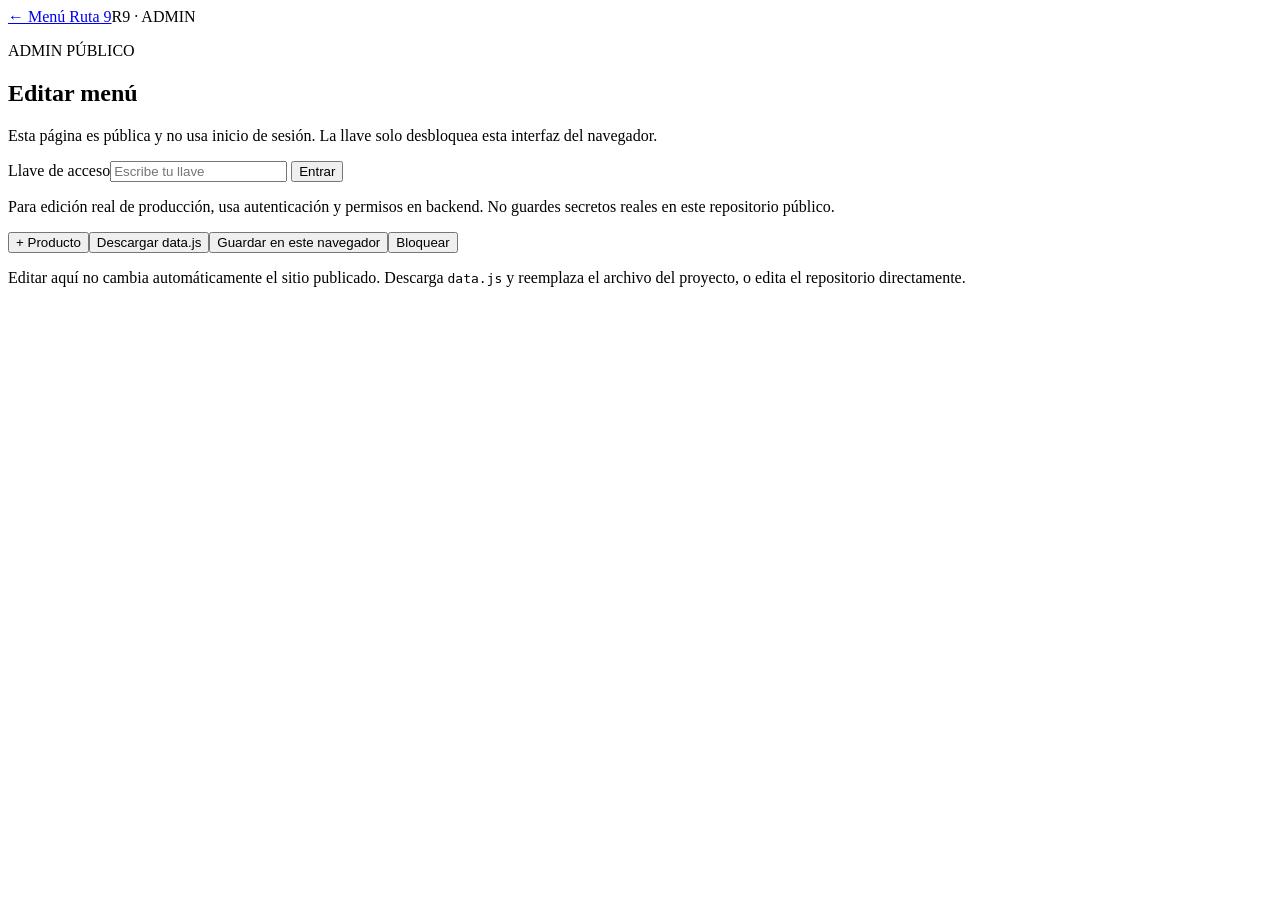
==== admin/index.html @ c549b61e "Ruta9: añadir admin/index.html" ====
<!doctype html>
<html lang="es">
<head>
  <meta charset="utf-8" />
  <meta name="viewport" content="width=device-width, initial-scale=1" />
  <title>Ruta 9 · Admin público</title>
  <link rel="stylesheet" href="admin.css" />
</head>
<body>
  <main class="shell">
    <header><a href="../">← Menú Ruta 9</a><span>R9 · ADMIN</span></header>
    <section id="gate" class="panel">
      <p class="eyebrow">ADMIN PÚBLICO</p>
      <h1>Editar menú</h1>
      <p>Esta página es pública y no usa inicio de sesión. La llave solo desbloquea esta interfaz del navegador.</p>
      <label>Llave de acceso<input id="key" type="password" autocomplete="off" placeholder="Escribe tu llave"></label>
      <button id="unlock">Entrar</button>
      <p class="warning">Para edición real de producción, usa autenticación y permisos en backend. No guardes secretos reales en este repositorio público.</p>
    </section>
    <section id="editor" class="hidden">
      <div class="toolbar"><button id="add">+ Producto</button><button id="download">Descargar data.js</button><button id="saveLocal">Guardar en este navegador</button><button id="logout">Bloquear</button></div>
      <div id="count"></div>
      <div id="products"></div>
      <p class="hint">Editar aquí no cambia automáticamente el sitio publicado. Descarga <code>data.js</code> y reemplaza el archivo del proyecto, o edita el repositorio directamente.</p>
    </section>
  </main>
  <script src="../data.js"></script>
  <script src="config.js"></script>
  <script src="admin.js"></script>
</body>
</html>
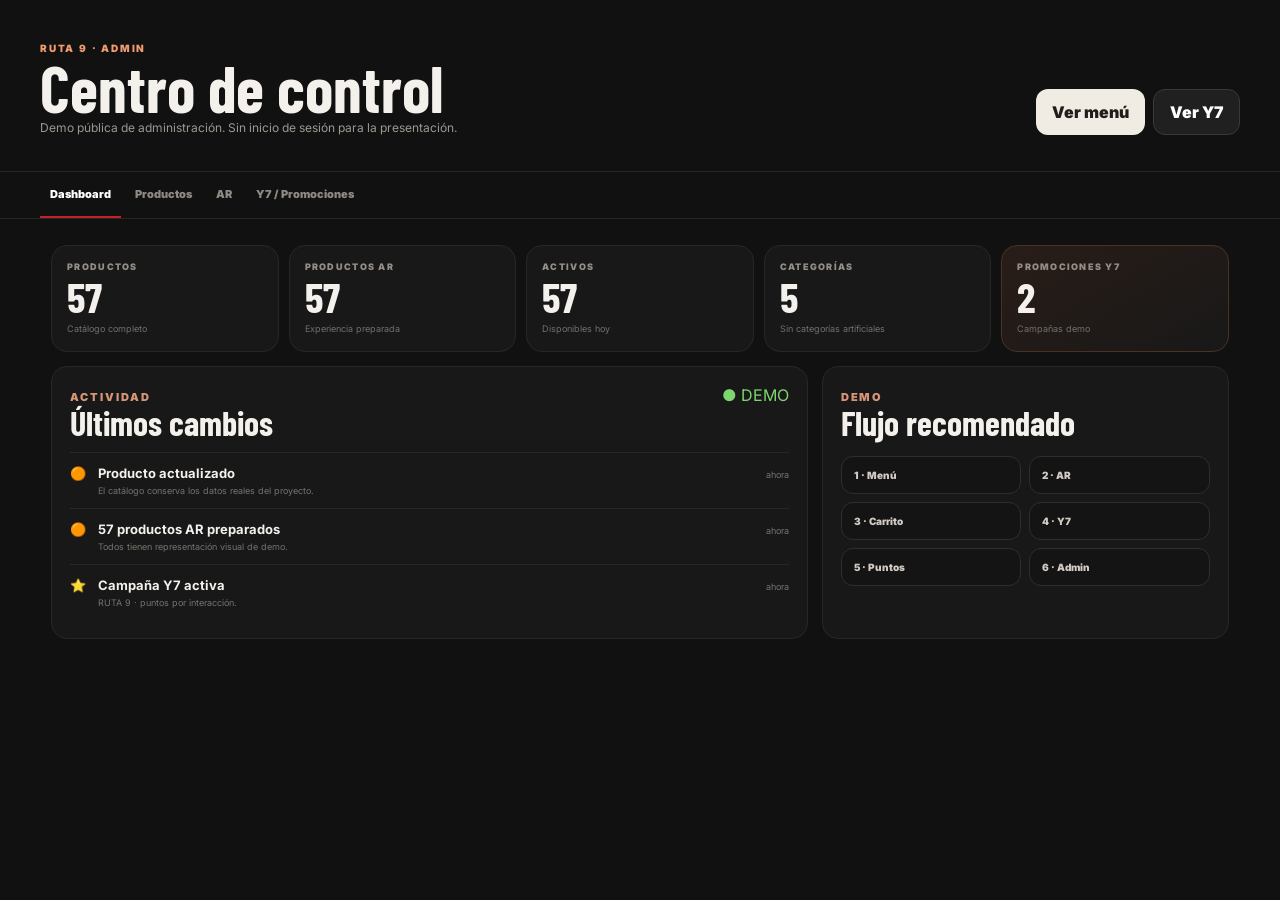
==== commit 9f0bd4fd: "RUTA9: /admin publico dentro del mismo producto" ====
--- a/admin/index.html
+++ b/admin/index.html
@@ -1,31 +1 @@
-<!doctype html>
-<html lang="es">
-<head>
-  <meta charset="utf-8" />
-  <meta name="viewport" content="width=device-width, initial-scale=1" />
-  <title>Ruta 9 · Admin público</title>
-  <link rel="stylesheet" href="admin.css" />
-</head>
-<body>
-  <main class="shell">
-    <header><a href="../">← Menú Ruta 9</a><span>R9 · ADMIN</span></header>
-    <section id="gate" class="panel">
-      <p class="eyebrow">ADMIN PÚBLICO</p>
-      <h1>Editar menú</h1>
-      <p>Esta página es pública y no usa inicio de sesión. La llave solo desbloquea esta interfaz del navegador.</p>
-      <label>Llave de acceso<input id="key" type="password" autocomplete="off" placeholder="Escribe tu llave"></label>
-      <button id="unlock">Entrar</button>
-      <p class="warning">Para edición real de producción, usa autenticación y permisos en backend. No guardes secretos reales en este repositorio público.</p>
-    </section>
-    <section id="editor" class="hidden">
-      <div class="toolbar"><button id="add">+ Producto</button><button id="download">Descargar data.js</button><button id="saveLocal">Guardar en este navegador</button><button id="logout">Bloquear</button></div>
-      <div id="count"></div>
-      <div id="products"></div>
-      <p class="hint">Editar aquí no cambia automáticamente el sitio publicado. Descarga <code>data.js</code> y reemplaza el archivo del proyecto, o edita el repositorio directamente.</p>
-    </section>
-  </main>
-  <script src="../data.js"></script>
-  <script src="config.js"></script>
-  <script src="admin.js"></script>
-</body>
-</html>+<!doctype html><html lang="es"><head><meta charset="utf-8"><meta name="viewport" content="width=device-width,initial-scale=1"><meta http-equiv="refresh" content="0;url=../#admin"><title>RUTA 9 · Admin</title><style>body{margin:0;background:#111;color:#fff;font:600 16px system-ui;display:grid;place-items:center;min-height:100vh}a{color:#e89152}</style></head><body><p>Abriendo <a href="../#admin">RUTA 9 Admin</a>…</p><script>location.replace('../#admin')</script></body></html>
